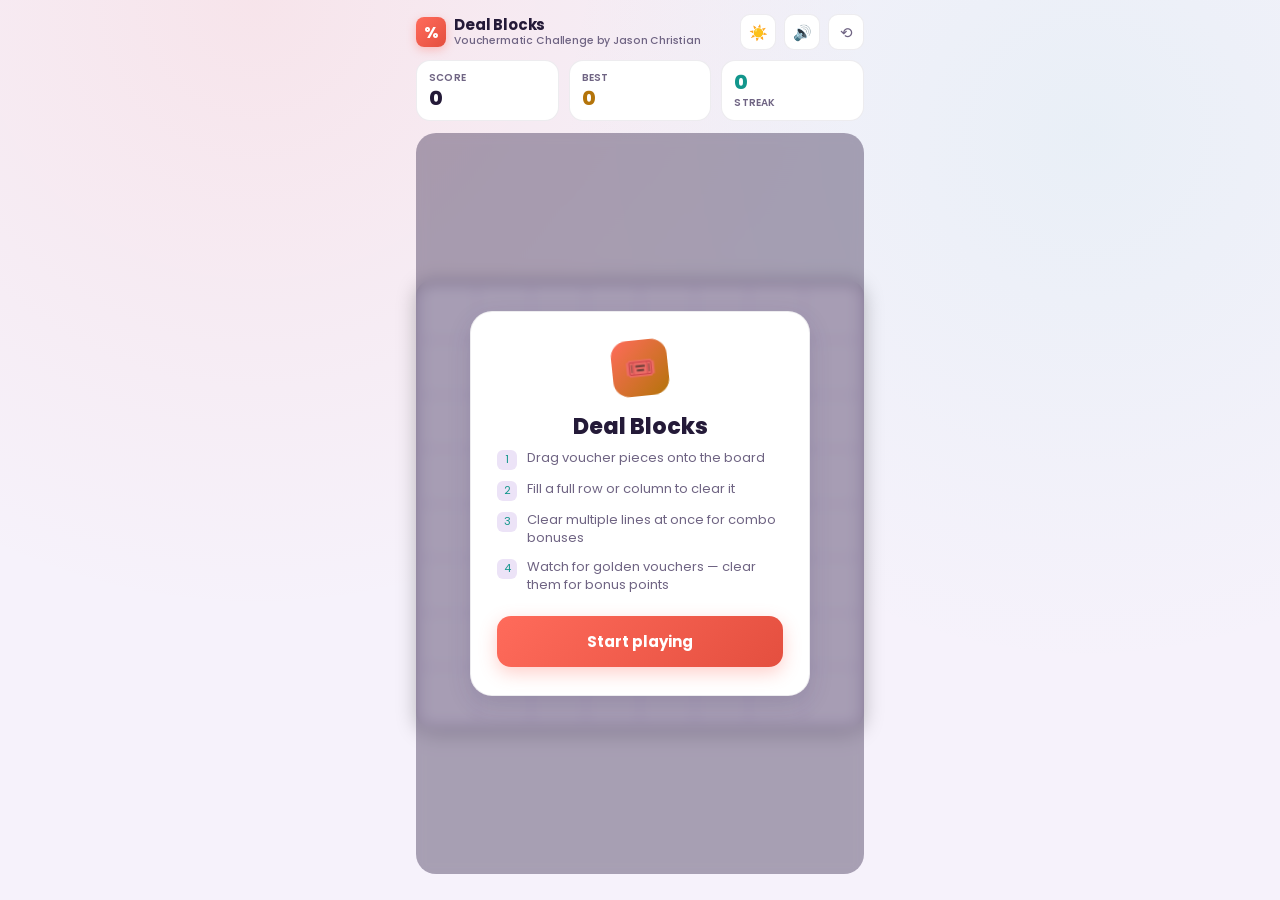
==== index.html @ 23938859 "rename: deal-blocks.html to index.html for GitHub Pages GitHub Pages serves index.html at the repo r" ====
<!DOCTYPE html>
<html lang="en">
<head>
<meta charset="UTF-8">
<meta name="viewport" content="width=device-width, initial-scale=1.0, maximum-scale=1.0, user-scalable=no, viewport-fit=cover">
<title>Deal Blocks — Jason Christian</title>
<link rel="icon" type="image/svg+xml" href="data:image/svg+xml,%3Csvg xmlns='http://www.w3.org/2000/svg' viewBox='0 0 64 64'%3E%3Cdefs%3E%3ClinearGradient id='g' x1='0' y1='0' x2='1' y2='1'%3E%3Cstop offset='0' stop-color='%23FF6B5B'/%3E%3Cstop offset='1' stop-color='%23E44F3F'/%3E%3C/linearGradient%3E%3C/defs%3E%3Crect width='64' height='64' rx='16' fill='url(%23g)'/%3E%3Ctext x='32' y='43' font-family='Arial, sans-serif' font-weight='800' font-size='34' fill='%23fff' text-anchor='middle'%3E%25%3C/text%3E%3C/svg%3E">
<link rel="preconnect" href="https://fonts.googleapis.com">
<link href="https://fonts.googleapis.com/css2?family=Poppins:wght@400;500;600;700;800;900&display=swap" rel="stylesheet">
<link rel="stylesheet" href="deal-blocks.css">
</head>
<body>

<div id="app">

  <div id="srStatus" class="sr-only" role="status" aria-live="polite"></div>
  <p id="trayHelp" class="sr-only">Press Enter or Space on a piece to pick it up, use the arrow keys to move it over the board, Enter to place it, or Escape to cancel.</p>

  <div class="topbar">
    <div class="brand">
      <div class="brand-mark">%</div>
      <div class="brand-text">Deal Blocks
        <small>Vouchermatic Challenge by Jason Christian</small>
      </div>
    </div>
    <div class="topbar-actions">
      <div class="icon-btn" id="themeBtn" title="Toggle theme">🌙</div>
      <div class="icon-btn" id="muteBtn" title="Mute sound">🔊</div>
      <div class="icon-btn" id="restartBtn" title="Restart">⟲</div>
    </div>
  </div>

  <div class="score-strip">
    <div class="stat-card">
      <div class="label">SCORE</div>
      <div class="value" id="scoreVal">0</div>
    </div>
    <div class="stat-card best">
      <div class="label">BEST</div>
      <div class="value" id="bestVal">0</div>
    </div>
    <div class="stat-card streak">
      <div class="streak-row">
        <div class="value" id="streakVal">0</div>
        <span id="comboTag" class="combo-tag">COMBO</span>
      </div>
      <div class="label">STREAK</div>
    </div>
  </div>

  <div class="board-wrap">
    <div id="board" role="group" aria-label="Game board, 8 by 8"></div>
    <div class="overlay" id="gameOverOverlay">
      <div class="overlay-card">
        <div class="overlay-badge">🏷️</div>
        <h2>Deal's off!</h2>
        <p>No more room for your remaining vouchers. Here's how you did:</p>
        <div class="overlay-score">
          <div><div class="n" id="finalScore">0</div><div class="l">SCORE</div></div>
          <div><div class="n" id="finalBest">0</div><div class="l">BEST</div></div>
        </div>
        <button type="button" class="btn-primary" id="playAgainBtn">Play again</button>
      </div>
    </div>
    <div class="overlay show" id="startOverlay">
      <div class="overlay-card">
        <div class="overlay-badge">🎟️</div>
        <h2>Deal Blocks</h2>
        <ul class="rules-list">
          <li><span class="dot">1</span>Drag voucher pieces onto the board</li>
          <li><span class="dot">2</span>Fill a full row or column to clear it</li>
          <li><span class="dot">3</span>Clear multiple lines at once for combo bonuses</li>
          <li><span class="dot">4</span>Watch for golden vouchers — clear them for bonus points</li>
        </ul>
        <button type="button" class="btn-primary" id="startBtn">Start playing</button>
      </div>
    </div>
    <div class="overlay" id="restartConfirmOverlay">
      <div class="overlay-card">
        <div class="overlay-badge">⟲</div>
        <h2>Restart game?</h2>
        <p>Your current board and score will be lost.</p>
        <div class="confirm-actions">
          <button type="button" class="btn-secondary" id="restartCancelBtn">Cancel</button>
          <button type="button" class="btn-primary" id="restartConfirmBtn">Restart</button>
        </div>
      </div>
    </div>
  </div>

  <div class="tray-wrap">
    <div id="tray" role="group" aria-label="Available voucher pieces"></div>
  </div>

</div>

<div id="dragGhost"></div>

<script src="deal-blocks.js"></script>
</body>
</html>
---- deal-blocks.css ----
:root{
  --bg-0:#150F1F;
  --bg-1:#1E1530;
  --bg-2:#271B3D;
  --card:#241A38;
  --coral:#FF6B5B;
  --coral-dark:#E44F3F;
  --gold:#FFC145;
  --mint:#4ECDC4;
  --lav:#EDE6F5;
  --lav-dim:#B7ACC9;
  --grid-cell:#2E2247;
  --ink:#150F1F;
  --border-soft:rgba(255,255,255,0.06);
  --scrim:rgba(11,7,18,0.88);
  --shadow:0 8px 24px rgba(0,0,0,0.35);
}

/* Light theme: follows the OS/browser preference unless explicitly forced dark */
@media (prefers-color-scheme: light){
  :root:not([data-theme="dark"]){
    --bg-0:#F6F2FB;
    --bg-1:#ECE3F7;
    --bg-2:#FFFFFF;
    --card:#FFFFFF;
    --gold:#B4740A;
    --mint:#12968C;
    --lav:#241A38;
    --lav-dim:#6F6483;
    --grid-cell:#F5EFFC;
    --border-soft:rgba(36,20,56,0.08);
    --scrim:rgba(50,36,74,0.4);
    --shadow:0 8px 24px rgba(60,40,90,0.14);
  }
}

/* Manual toggle wins over the system preference in either direction */
:root[data-theme="light"]{
  --bg-0:#F6F2FB;
  --bg-1:#ECE3F7;
  --bg-2:#FFFFFF;
  --card:#FFFFFF;
  --gold:#B4740A;
  --mint:#12968C;
  --lav:#241A38;
  --lav-dim:#6F6483;
  --grid-cell:#F5EFFC;
  --border-soft:rgba(36,20,56,0.08);
  --scrim:rgba(50,36,74,0.4);
  --shadow:0 8px 24px rgba(60,40,90,0.14);
}
:root[data-theme="dark"]{
  --bg-0:#150F1F;
  --bg-1:#1E1530;
  --bg-2:#271B3D;
  --card:#241A38;
  --gold:#FFC145;
  --mint:#4ECDC4;
  --lav:#EDE6F5;
  --lav-dim:#B7ACC9;
  --grid-cell:#2E2247;
  --border-soft:rgba(255,255,255,0.06);
  --scrim:rgba(11,7,18,0.88);
  --shadow:0 8px 24px rgba(0,0,0,0.35);
}
*{box-sizing:border-box; -webkit-tap-highlight-color:transparent;}
.sr-only{
  position:absolute; width:1px; height:1px;
  padding:0; margin:-1px; overflow:hidden;
  clip:rect(0,0,0,0); white-space:nowrap; border:0;
}
html,body{
  margin:0; padding:0; height:100%;
  background:
    radial-gradient(circle at 20% 0%, rgba(255,107,91,0.10), transparent 45%),
    radial-gradient(circle at 85% 15%, rgba(78,205,196,0.08), transparent 40%),
    var(--bg-0);
  color:var(--lav);
  font-family:'Poppins', sans-serif;
  overflow:hidden;
  overscroll-behavior:none;
  touch-action:none;
  -webkit-user-select:none;
  user-select:none;
  transition:background-color .25s ease, color .25s ease;
}
#app{
  max-width:480px;
  margin:0 auto;
  height:100dvh;
  display:flex;
  flex-direction:column;
  padding:max(14px, env(safe-area-inset-top)) 16px max(14px, env(safe-area-inset-bottom));
  position:relative;
}

/* ---------- HEADER ---------- */
.topbar{
  display:flex; align-items:center; justify-content:space-between;
  margin-bottom:10px;
}
.brand{
  display:flex; align-items:center; gap:8px;
}
.brand-mark{
  width:30px; height:30px; border-radius:8px;
  background:linear-gradient(135deg, var(--coral), var(--coral-dark));
  display:flex; align-items:center; justify-content:center;
  font-weight:800; font-size:15px; color:#fff;
  box-shadow:0 3px 10px rgba(255,107,91,0.35);
  flex-shrink:0;
}
.brand-text{
  font-weight:700; font-size:15px; letter-spacing:-0.01em; color:var(--lav);
  line-height:1.1;
}
.brand-text small{
  display:block; font-weight:500; font-size:10.5px; color:var(--lav-dim); margin-top:1px;
}
.topbar-actions{
  display:flex; gap:8px;
}
.icon-btn{
  width:36px; height:36px; border-radius:10px;
  background:var(--card); border:1px solid var(--border-soft);
  display:flex; align-items:center; justify-content:center;
  color:var(--lav-dim); cursor:pointer;
  font-size:15px;
  transition:transform .12s ease;
}
.icon-btn:active{ transform:scale(0.9); }
#restartBtn:active{ transform:scale(0.9) rotate(-40deg); }
#muteBtn.muted{ opacity:0.5; }

/* ---------- SCORE STRIP ---------- */
.score-strip{
  display:flex; gap:10px; margin-bottom:12px;
}
.stat-card{
  flex:1;
  background:var(--card);
  border:1px solid var(--border-soft);
  border-radius:14px;
  padding:9px 12px;
  position:relative;
  overflow:hidden;
}
.stat-card .label{
  font-size:10px; color:var(--lav-dim); font-weight:600; letter-spacing:0.02em;
}
.stat-card .value{
  font-size:20px; font-weight:800; color:var(--lav); line-height:1.25; font-variant-numeric:tabular-nums;
}
.stat-card .value.bump{ animation:valueBump .28s cubic-bezier(.34,1.56,.64,1); }
@keyframes valueBump{
  0%{ transform:scale(1); }
  45%{ transform:scale(1.22); }
  100%{ transform:scale(1); }
}
.stat-card.best .value{ color:var(--gold); }
.stat-card.streak{
  display:flex; flex-direction:column; justify-content:center;
}
.streak-row{ display:flex; align-items:baseline; gap:5px; }
.streak-row .value{ color:var(--mint); }
.combo-tag{
  font-size:10px; font-weight:700; color:var(--ink);
  background:var(--mint);
  padding:1px 6px; border-radius:20px;
  opacity:0; transform:translateY(2px);
  transition:opacity .18s ease, transform .18s ease;
}
.combo-tag.show{ opacity:1; transform:translateY(0); }

/* ---------- BOARD ---------- */
.board-wrap{
  flex:1;
  display:flex;
  align-items:center;
  justify-content:center;
  min-height:0;
  position:relative;
}
#board{
  display:grid;
  grid-template-columns:repeat(8, 1fr);
  grid-template-rows:repeat(8, 1fr);
  gap:4px;
  width:100%;
  aspect-ratio:1/1;
  max-height:100%;
  background:var(--bg-1);
  padding:8px;
  border-radius:16px;
  box-shadow:inset 0 2px 8px rgba(0,0,0,0.3), 0 4px 20px rgba(0,0,0,0.25);
}
#board.shake{ animation:boardShake .32s ease; }
@keyframes boardShake{
  0%,100%{ transform:translateX(0); }
  20%{ transform:translateX(-6px); }
  40%{ transform:translateX(5px); }
  60%{ transform:translateX(-4px); }
  80%{ transform:translateX(3px); }
}
#board.combo-flash{ animation:comboFlash .5s ease; }
@keyframes comboFlash{
  0%{ box-shadow:inset 0 2px 8px rgba(0,0,0,0.3), 0 4px 20px rgba(0,0,0,0.25), inset 0 0 0 0 rgba(255,193,69,0); }
  30%{ box-shadow:inset 0 2px 8px rgba(0,0,0,0.3), 0 4px 20px rgba(0,0,0,0.25), inset 0 0 34px 6px rgba(255,193,69,0.5); }
  100%{ box-shadow:inset 0 2px 8px rgba(0,0,0,0.3), 0 4px 20px rgba(0,0,0,0.25), inset 0 0 0 0 rgba(255,193,69,0); }
}
#board.line-flash{ animation:lineFlash .4s ease; }
@keyframes lineFlash{
  0%{ box-shadow:inset 0 2px 8px rgba(0,0,0,0.3), 0 4px 20px rgba(0,0,0,0.25), inset 0 0 0 0 rgba(78,205,196,0); }
  35%{ box-shadow:inset 0 2px 8px rgba(0,0,0,0.3), 0 4px 20px rgba(0,0,0,0.25), inset 0 0 22px 4px rgba(78,205,196,0.4); }
  100%{ box-shadow:inset 0 2px 8px rgba(0,0,0,0.3), 0 4px 20px rgba(0,0,0,0.25), inset 0 0 0 0 rgba(78,205,196,0); }
}
.cell{
  background:var(--grid-cell);
  border-radius:6px;
  position:relative;
  transition:background .12s ease, box-shadow .12s ease;
}
.cell.filled{
  box-shadow:inset 0 -3px 0 rgba(0,0,0,0.18), inset 0 2px 0 rgba(255,255,255,0.15);
}
.cell.placed-pop{
  animation:placePop .28s cubic-bezier(.34,1.56,.64,1);
}
@keyframes placePop{
  0%{ transform:scale(0.55); }
  55%{ transform:scale(1.18); }
  100%{ transform:scale(1); }
}
.cell.preview-ok{
  background:rgba(78,205,196,0.35) !important;
  box-shadow:inset 0 0 0 2px rgba(78,205,196,0.7) !important;
}
.cell.preview-bad{
  background:rgba(255,90,122,0.28) !important;
  box-shadow:inset 0 0 0 2px rgba(255,90,122,0.55) !important;
}
.cell.clearing{
  animation:cellClear .32s ease forwards;
}
@keyframes cellClear{
  0%{ transform:scale(1); filter:brightness(1); }
  40%{ transform:scale(1.12); filter:brightness(1.6); }
  100%{ transform:scale(0.2); filter:brightness(2); opacity:0; }
}

/* ---------- TRAY ---------- */
.tray-wrap{
  margin-top:12px;
}
#tray{
  display:grid;
  grid-template-columns:repeat(3, 1fr);
  gap:8px;
}
.piece-slot:focus-visible{
  outline:2px solid var(--mint);
  outline-offset:2px;
}
.piece-slot{
  background:var(--card);
  border-radius:14px;
  min-height:78px;
  display:flex;
  align-items:center;
  justify-content:center;
  padding:6px;
  position:relative;
  border:1px solid var(--border-soft);
  transition:opacity .15s ease, transform .15s ease;
  touch-action:none;
}
.piece-slot.empty{
  opacity:0.25;
}
.piece-slot.pop-in{
  animation:slotPopIn .32s cubic-bezier(.34,1.56,.64,1);
}
@keyframes slotPopIn{
  0%{ opacity:0; transform:scale(0.5) translateY(8px); }
  60%{ opacity:1; }
  100%{ opacity:1; transform:scale(1) translateY(0); }
}
.piece-slot.dragging-source{
  opacity:0.3;
}
.piece-grid{
  display:grid;
  gap:3px;
  pointer-events:none;
}
.piece-cell{
  border-radius:4px;
  background:var(--coral);
  box-shadow:inset 0 -2px 0 rgba(0,0,0,0.2), inset 0 1px 0 rgba(255,255,255,0.25);
}
.piece-cell.empty{ background:transparent; box-shadow:none; }
.piece-cell.golden{
  background:linear-gradient(135deg, var(--gold), #E8971E);
  box-shadow:inset 0 -2px 0 rgba(0,0,0,0.25), inset 0 1px 0 rgba(255,255,255,0.4), 0 0 8px rgba(255,193,69,0.55);
  animation:goldenPulse 1.4s ease-in-out infinite;
}
@keyframes goldenPulse{
  0%,100%{ filter:brightness(1); }
  50%{ filter:brightness(1.25); }
}

/* voucher notch decoration on piece + placed cells */
.voucher-notch::before, .voucher-notch::after{
  content:'';
  position:absolute;
  width:5px; height:5px;
  border-radius:50%;
  background:var(--bg-1);
  top:50%; transform:translateY(-50%);
}

/* ---------- DRAG GHOST ---------- */
#dragGhost{
  position:fixed;
  pointer-events:none;
  z-index:999;
  display:none;
  gap:3px;
  grid-template-columns:repeat(var(--gc,3), 1fr);
}
#dragGhost .g-cell{
  border-radius:5px;
  background:var(--coral);
  opacity:0.92;
  box-shadow:0 4px 10px rgba(0,0,0,0.4);
}
#dragGhost .g-cell.empty{ background:transparent; box-shadow:none; }
#dragGhost .g-cell.golden{
  background:linear-gradient(135deg, var(--gold), #E8971E);
  box-shadow:0 4px 10px rgba(0,0,0,0.4), 0 0 10px rgba(255,193,69,0.6);
}

/* ---------- FLOATING SCORE POPUP ---------- */
.float-pop{
  position:absolute;
  font-weight:800;
  font-size:22px;
  color:var(--gold);
  text-shadow:0 2px 8px rgba(0,0,0,0.4);
  pointer-events:none;
  animation:floatUp .8s ease forwards;
  z-index:50;
  white-space:nowrap;
}
@keyframes floatUp{
  0%{ opacity:0; transform:translate(-50%,0) scale(0.7); }
  15%{ opacity:1; transform:translate(-50%,-8px) scale(1.05); }
  100%{ opacity:0; transform:translate(-50%,-46px) scale(1); }
}

/* ---------- OVERLAY: GAME OVER ---------- */
.overlay{
  position:absolute; inset:0;
  background:var(--scrim);
  -webkit-backdrop-filter:blur(6px);
  backdrop-filter:blur(6px);
  display:flex; align-items:center; justify-content:center;
  z-index:200;
  opacity:0; pointer-events:none;
  transition:opacity .25s ease;
  border-radius:20px;
}
.overlay.show{ opacity:1; pointer-events:auto; }
.overlay-card{
  background:var(--bg-2);
  border-radius:22px;
  padding:28px 26px;
  width:88%;
  max-width:340px;
  text-align:center;
  box-shadow:var(--shadow);
  border:1px solid var(--border-soft);
  transform:translateY(10px) scale(0.97);
  transition:transform .25s ease;
}
.overlay.show .overlay-card{ transform:translateY(0) scale(1); }
.overlay-badge{
  width:56px; height:56px;
  margin:0 auto 14px;
  border-radius:16px;
  background:linear-gradient(135deg, var(--coral), var(--gold));
  display:flex; align-items:center; justify-content:center;
  font-size:26px;
  transform:rotate(-6deg);
}
.overlay-card h2{
  margin:0 0 6px; font-size:22px; font-weight:800; color:var(--lav);
}
.overlay-card p{
  margin:0 0 20px; font-size:13.5px; color:var(--lav-dim); line-height:1.5;
}
.overlay-score{
  display:flex; justify-content:center; gap:28px; margin-bottom:22px;
}
.overlay-score div{ text-align:center; }
.overlay-score .n{ font-size:26px; font-weight:800; color:var(--gold); font-variant-numeric:tabular-nums; }
.overlay-score .l{ font-size:10.5px; color:var(--lav-dim); font-weight:600; margin-top:2px; }
.btn-primary{
  width:100%;
  background:linear-gradient(135deg, var(--coral), var(--coral-dark));
  color:#fff;
  border:none;
  border-radius:14px;
  padding:14px;
  font-family:inherit;
  font-size:15px;
  font-weight:700;
  cursor:pointer;
  box-shadow:0 6px 18px rgba(255,107,91,0.32);
}
.btn-primary:active{ transform:scale(0.98); }

.confirm-actions{
  display:flex;
  gap:10px;
}
.confirm-actions .btn-primary,
.confirm-actions .btn-secondary{
  width:auto;
  flex:1;
}
.btn-secondary{
  background:var(--card);
  color:var(--lav);
  border:1px solid var(--border-soft);
  border-radius:14px;
  padding:14px;
  font-family:inherit;
  font-size:15px;
  font-weight:700;
  cursor:pointer;
}
.btn-secondary:active{ transform:scale(0.98); }

/* ---------- START OVERLAY ---------- */
.rules-list{
  text-align:left;
  margin:0 0 22px;
  padding:0;
  list-style:none;
  display:flex;
  flex-direction:column;
  gap:10px;
}
.rules-list li{
  display:flex;
  gap:10px;
  align-items:flex-start;
  font-size:13px;
  color:var(--lav-dim);
  line-height:1.4;
}
.rules-list .dot{
  width:20px; height:20px; border-radius:6px;
  background:var(--bg-1);
  color:var(--mint);
  display:flex; align-items:center; justify-content:center;
  font-size:11px; flex-shrink:0; margin-top:1px;
}

@media (max-height:640px){
  .tray-wrap{ margin-top:8px; }
  .piece-slot{ min-height:64px; }
  .score-strip{ margin-bottom:8px; }
}
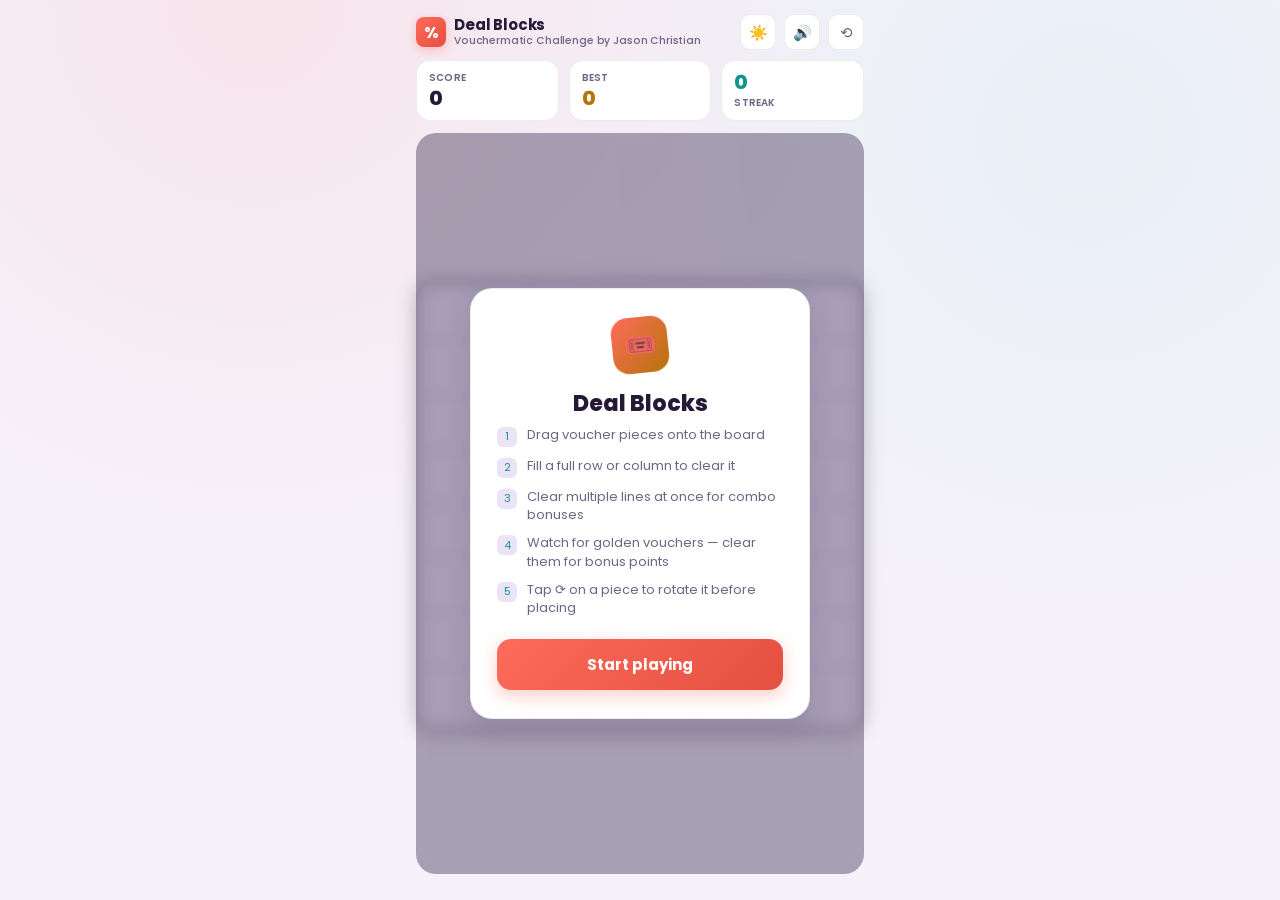
==== commit eafe4db6: "add: piece rotation Add a ⟳ button on each tray piece that rotates it 90° clockwise. Works via mouse" ====
--- a/index.html
+++ b/index.html
@@ -71,6 +71,7 @@
           <li><span class="dot">2</span>Fill a full row or column to clear it</li>
           <li><span class="dot">3</span>Clear multiple lines at once for combo bonuses</li>
           <li><span class="dot">4</span>Watch for golden vouchers — clear them for bonus points</li>
+          <li><span class="dot">5</span>Tap ⟳ on a piece to rotate it before placing</li>
         </ul>
         <button type="button" class="btn-primary" id="startBtn">Start playing</button>
       </div>
--- a/deal-blocks.css
+++ b/deal-blocks.css
@@ -288,6 +288,26 @@
 .piece-slot.dragging-source{
   opacity:0.3;
 }
+.rotate-btn{
+  position:absolute;
+  top:4px; right:4px;
+  width:20px; height:20px;
+  border-radius:6px;
+  background:var(--bg-1);
+  color:var(--lav-dim);
+  display:flex; align-items:center; justify-content:center;
+  font-size:12px;
+  line-height:1;
+  cursor:pointer;
+  z-index:2;
+  transition:transform .12s ease, color .12s ease;
+}
+.rotate-btn:hover{ color:var(--lav); }
+.rotate-btn:active{ transform:scale(0.85) rotate(70deg); }
+.rotate-btn:focus-visible{
+  outline:2px solid var(--mint);
+  outline-offset:1px;
+}
 .piece-grid{
   display:grid;
   gap:3px;
